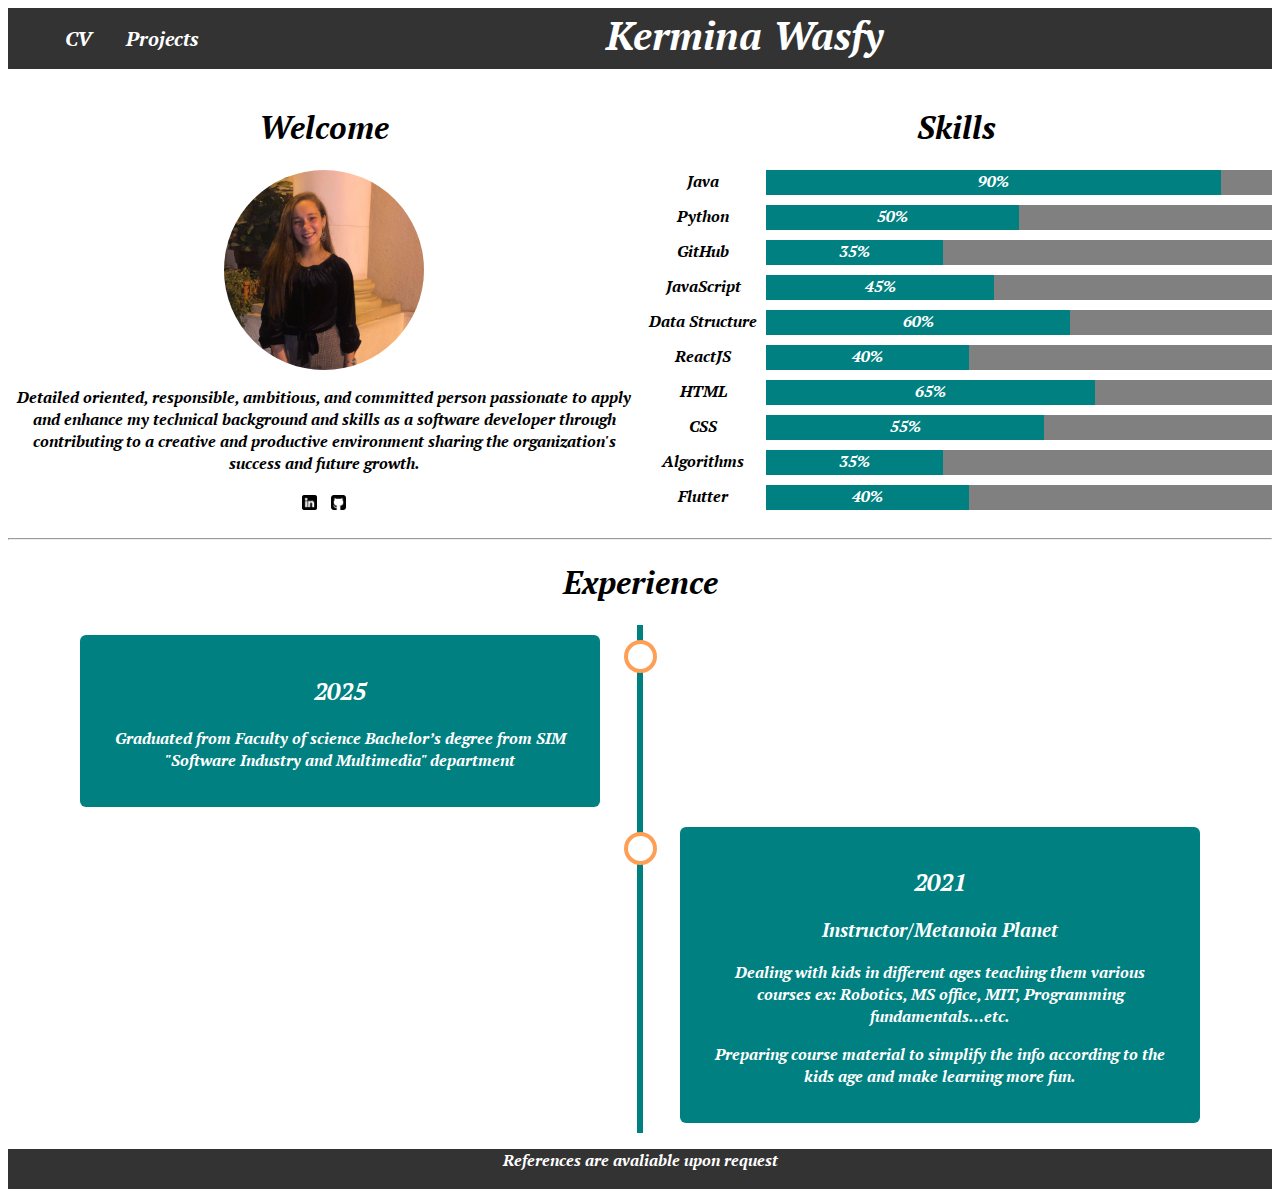
==== index.html @ a6d0bd33 "First Commit" ====
<html>
    <head>
        <title>
            Kermina Wasfy
        </title>
        <link rel="stylesheet" href="CSS/style.css">
        <link rel="stylesheet" href="CSS/timeline.css">
        <link href="https://fonts.googleapis.com/css2?family=PT+Serif:ital,wght@0,400;0,700;1,400;1,700&display=swap" rel="stylesheet">
    </head>
    <body>
      <div>
        <ul class="ul-menu">
            <li class="li-menu"><a class="a-menu" href="index.html">CV</a></li>
            <li class="li-menu"><a class="a-menu" href="projects.html">Projects</a></li>
            <p class="title-menu">Kermina Wasfy</p>
        </ul>
        </div>
        <div id="row1" class="row">
            <div class="column">
                <h1>Welcome</h1>
                <img class="profile" src="images/profile2.jpeg"/>
                <p>Detailed oriented, responsible, ambitious, and committed person passionate to apply and enhance 
                    my technical background and skills as a software developer through contributing to a creative and 
                    productive environment sharing the organization's success and future growth.
                </p>
                <div>
                    <a target="_blank" href="https://www.linkedin.com/in/kermina-wasfy "><img class="social" src="images/linkedin.png"/></a>
                    <a target="_blank" href="https://github.com/Kermina-Wasfy "><img class="social" src="images/github-sign.png"/></a>
                </div>
            </div>
            <div class="column">
                <h1>Skills</h1>
                <div id="skill1" class="row">
                    <div class="left">
                        Java
                    </div>
                    <div class="right">
                        <li>
                            <span class="main-bar">
                                <span class="Java">90%</span>
                            </span>
                        </li>
                    </div>
                </div>
                <div id="skill2" class="row">
                    <div class="left">
                        Python
                    </div>
                    <div class="right">
                        <li>
                            <span class="main-bar">
                                <span class="python">50%</span>
                            </span>
                        </li>
                    </div>
                </div>
                <div id="skill3" class="row">
                    <div class="left">
                        GitHub
                    </div>
                    <div class="right">
                        <li>
                            <span class="main-bar">
                                <span class="github">35%</span>
                            </span>
                        </li>
                    </div>
                </div>
                <div id="skill4" class="row">
                    <div class="left">
                        JavaScript
                    </div>
                    <div class="right">
                        <li>
                            <span class="main-bar">
                                <span class="JavaScript">45%</span>
                            </span>
                        </li>
                    </div>
                </div>
                <div id="skill5" class="row">
                    <div class="left">
                        Data Structure
                    </div>
                    <div class="right">
                        <li>
                            <span class="main-bar">
                                <span class="datastructure">60%</span>
                            </span>
                        </li>
                    </div>
                </div>
                <div id="skill6" class="row">
                    <div class="left">
                        ReactJS
                    </div>
                    <div class="right">
                        <li>
                            <span class="main-bar">
                                <span class="reactjs">40%</span>
                            </span>
                        </li>
                    </div>
                </div>
                <div id="skill7" class="row">
                    <div class="left">
                        HTML
                    </div>
                    <div class="right">
                        <li>
                            <span class="main-bar">
                                <span class="html">65%</span>
                            </span>
                        </li>
                    </div>
                </div>
                <div id="skill8" class="row">
                    <div class="left">
                        CSS
                    </div>
                    <div class="right">
                        <li>
                            <span class="main-bar">
                                <span class="css">55%</span>
                            </span>
                        </li>
                    </div>
                </div>
                <div id="skill9" class="row">
                    <div class="left">
                        Algorithms
                    </div>
                    <div class="right">
                        <li>
                            <span class="main-bar">
                                <span class="algorithm">35%</span>
                            </span>
                        </li>
                    </div>
                </div>
                <div id="skill10" class="row">
                    <div class="left">
                        Flutter
                    </div>
                    <div class="right">
                        <li>
                            <span class="main-bar">
                                <span class="flutter">40%</span>
                            </span>
                        </li>
                    </div>
                </div>
            </div>
        </div>
        <hr/>
        <h1 style="text-align: center;">Experience</h1>
        <div class="timeline">
            <div class="container left-timeline">
              <div class="content">
                <h2>2025</h2>
                <p>Graduated from Faculty of science Bachelor’s degree from SIM "Software Industry and Multimedia" department</p>
              </div>
            </div>
            <div class="container right-timeline">
              <div class="content">
                <h2>2021</h2>
                <h3>Instructor/Metanoia Planet</h3>
                <p>Dealing with kids in different ages teaching them various courses ex: Robotics, MS office, MIT,  
                    Programming fundamentals…etc.</p>
                <p>Preparing course material to simplify the info according to the kids age and make learning more fun.</p>
              </div>
            </div>
          </div>
          <div class="footer">
            <p>References are avaliable upon request</p>
          </div>
    </body>
</html>
---- CSS/style.css ----
*{
    list-style-type: none;
}
body{
    font-family: "PT Serif", serif;
    font-weight: 700;
    font-style: italic;
}
.ul-menu{
    background-color:#333; 
    color: #ffffff; 
    overflow: hidden;
    text-align: center;
}
.li-menu{
    float:left;
}
.a-menu{
    text-decoration: none;
    color: #ffffff;
    font-size: 20px;
    display: block;
    padding: 17px;
}
.li-menu a:hover{
    background-color: #000;
}
.title-menu{
    font-size: 40px;
    display: inline;
}
.column{
    text-align: center;
    width: 50%;
    float: left;
}
.profile{
    width: 200px;
    height: 200px;
    border-radius: 200px;
}
.social{
    width: 25px;
    padding: 5px;
}
.left{
    width:20%;
    float:left
}
.right{
    width:80%;
    float:left
}
.row:after{
    display: table;
    clear: both;
    content: "";
    padding: 5px;
}
.main-bar{
    background-color: grey;
    display: block;
    height: 25px;
}
.main-bar span{
    background-color: teal;
    display: block;
    height: 25px;
    color: white;
}
.Java{
    width: 90%;
    animation: java 2s;;
}
.python{
    width: 50%;
    animation: python 2s;
}
.github{
    width: 35%;
    animation: github 2s;;
}
.JavaScript{
    width: 45%;
    animation: javascript 2s;
}
.datastructure{
    width: 60%;
    animation: datastructure 2s;;
}
.reactjs{
    width: 40%;
    animation: reactjs 2s;
}
.html{
    width: 65%;
    animation: html 2s;;
}
.css{
    width: 55%;
    animation: css 2s;;
}
.algorithm{
    width: 35%;
    animation: css 2s;;
}
.flutter{
    width: 40%;
    animation: css 2s;;
}
@keyframes java {
    0%{
        width:0;
        background-color: aqua;
    }
    100%{
        width:90;
        background-color: darkturquoise;
    }   
}
@keyframes javascript {
    0%{
        width:0%;
        background-color: aqua;
    }
    100%{
        width:45%;
        background-color: darkturquoise;
    }   
}
@keyframes python {
    0%{
        width:0%;
        background-color: aqua;
    }
    100%{
        width:50%;
        background-color: darkturquoise;
    }   
}
@keyframes github {
    0%{
        width:0%;
        background-color: aqua;
    }
    100%{
        width:35%;
        background-color: darkturquoise;
    }   
}
@keyframes datastructure {
    0%{
        width:0%;
        background-color: aqua;
    }
    100%{
        width:60%;
        background-color: darkturquoise;
    }   
}
@keyframes reactjs {
    0%{
        width:0%;
        background-color: aqua;
    }
    100%{
        width:40%;
        background-color: darkturquoise;
    }   
}
@keyframes html {
    0%{
        width:0%;
        background-color: aqua;
    }
    100%{
        width:65%;
        background-color: darkturquoise;
    }   
}
@keyframes css{
    0%{
        width:0%;
        background-color: aqua;
    }
    100%{
        width:55%;
        background-color: darkturquoise;
    }   
}
@keyframes algorithm{
    0%{
        width:0%;
        background-color: aqua;
    }
    100%{
        width:35%;
        background-color: darkturquoise;
    }   
}
@keyframes flutter{
    0%{
        width:0%;
        background-color: aqua;
    }
    100%{
        width:40%;
        background-color: darkturquoise;
    }   
}
.footer{
    width: 100%;
    height: 40px;
    background-color: #333;
    color: white;
    text-align: center;
}
@media screen and (max-width:800px){
    .column{
        width: 100%;
    }
}
---- CSS/timeline.css ----
* {
    box-sizing: border-box;
  }
  
  /* The actual timeline (the vertical ruler) */
  .timeline {
    position: relative;
    max-width: 1200px;
    margin: 0 auto;
  }
  
  /* The actual timeline (the vertical ruler) */
  .timeline::after {
    content: '';
    position: absolute;
    width: 6px;
    background-color: teal;
    top: 0;
    bottom: 0;
    left: 50%;
    margin-left: -3px;
  }
  
  /* Container around content */
  .container {
    padding: 10px 40px;
    position: relative;
    background-color: inherit;
    width: 50%;
  }
  
  /* The circles on the timeline */
  .container::after {
    content: '';
    position: absolute;
    width: 25px;
    height: 25px;
    right: -17px;
    background-color: white;
    border: 4px solid #FF9F55;
    top: 15px;
    border-radius: 50%;
    z-index: 1;
  }
  
  /* Place the container to the left */
  .left-timeline{
    left: 0;
  }
  
  /* Place the container to the right */
  .right-timeline{
    left: 50%;
  }
  
  /* Add arrows to the left container (pointing right) */
  .left-timeline::before {
    content: " ";
    height: 0;
    position: absolute;
    top: 22px;
    width: 0;
    z-index: 1;
    right: 30px;
    border: medium solid white;
    border-width: 10px 0 10px 10px;
    border-color: transparent transparent transparent white;
  }
  
  /* Add arrows to the right container (pointing left) */
  .right-timeline::before {
    content: " ";
    height: 0;
    position: absolute;
    top: 22px;
    width: 0;
    z-index: 1;
    left: 30px;
    border: medium solid white;
    border-width: 10px 10px 10px 0;
    border-color: transparent white transparent transparent;
  }
  
  /* Fix the circle for containers on the right side */
  .right-timeline::after {
    left: -16px;
  }
  
  /* The actual content */
  .content {
    padding: 20px 30px;
    color: white;
    text-align: center;
    background-color: teal;
    position: relative;
    border-radius: 6px;
  }
  
  /* Media queries - Responsive timeline on screens less than 600px wide */
  @media screen and (max-width: 800px) {
  /* Place the timelime to the left */
    .timeline::after {
      left: 31px;
    }
  
  /* Full-width containers */
    .container {
      width: 100%;
      padding-left: 70px;
      padding-right: 25px;
    }
  
  /* Make sure that all arrows are pointing leftwards */
    .container::before {
      left: 60px;
      border: medium solid white;
      border-width: 10px 10px 10px 0;
      border-color: transparent white transparent transparent;
    }
  
  /* Make sure all circles are at the same spot */
    .left-timeline::after, .right-timeline::after {
      left: 15px;
    }
  
  /* Make all right containers behave like the left ones */
    .right-timeline{
      left: 0%;
    }
  }
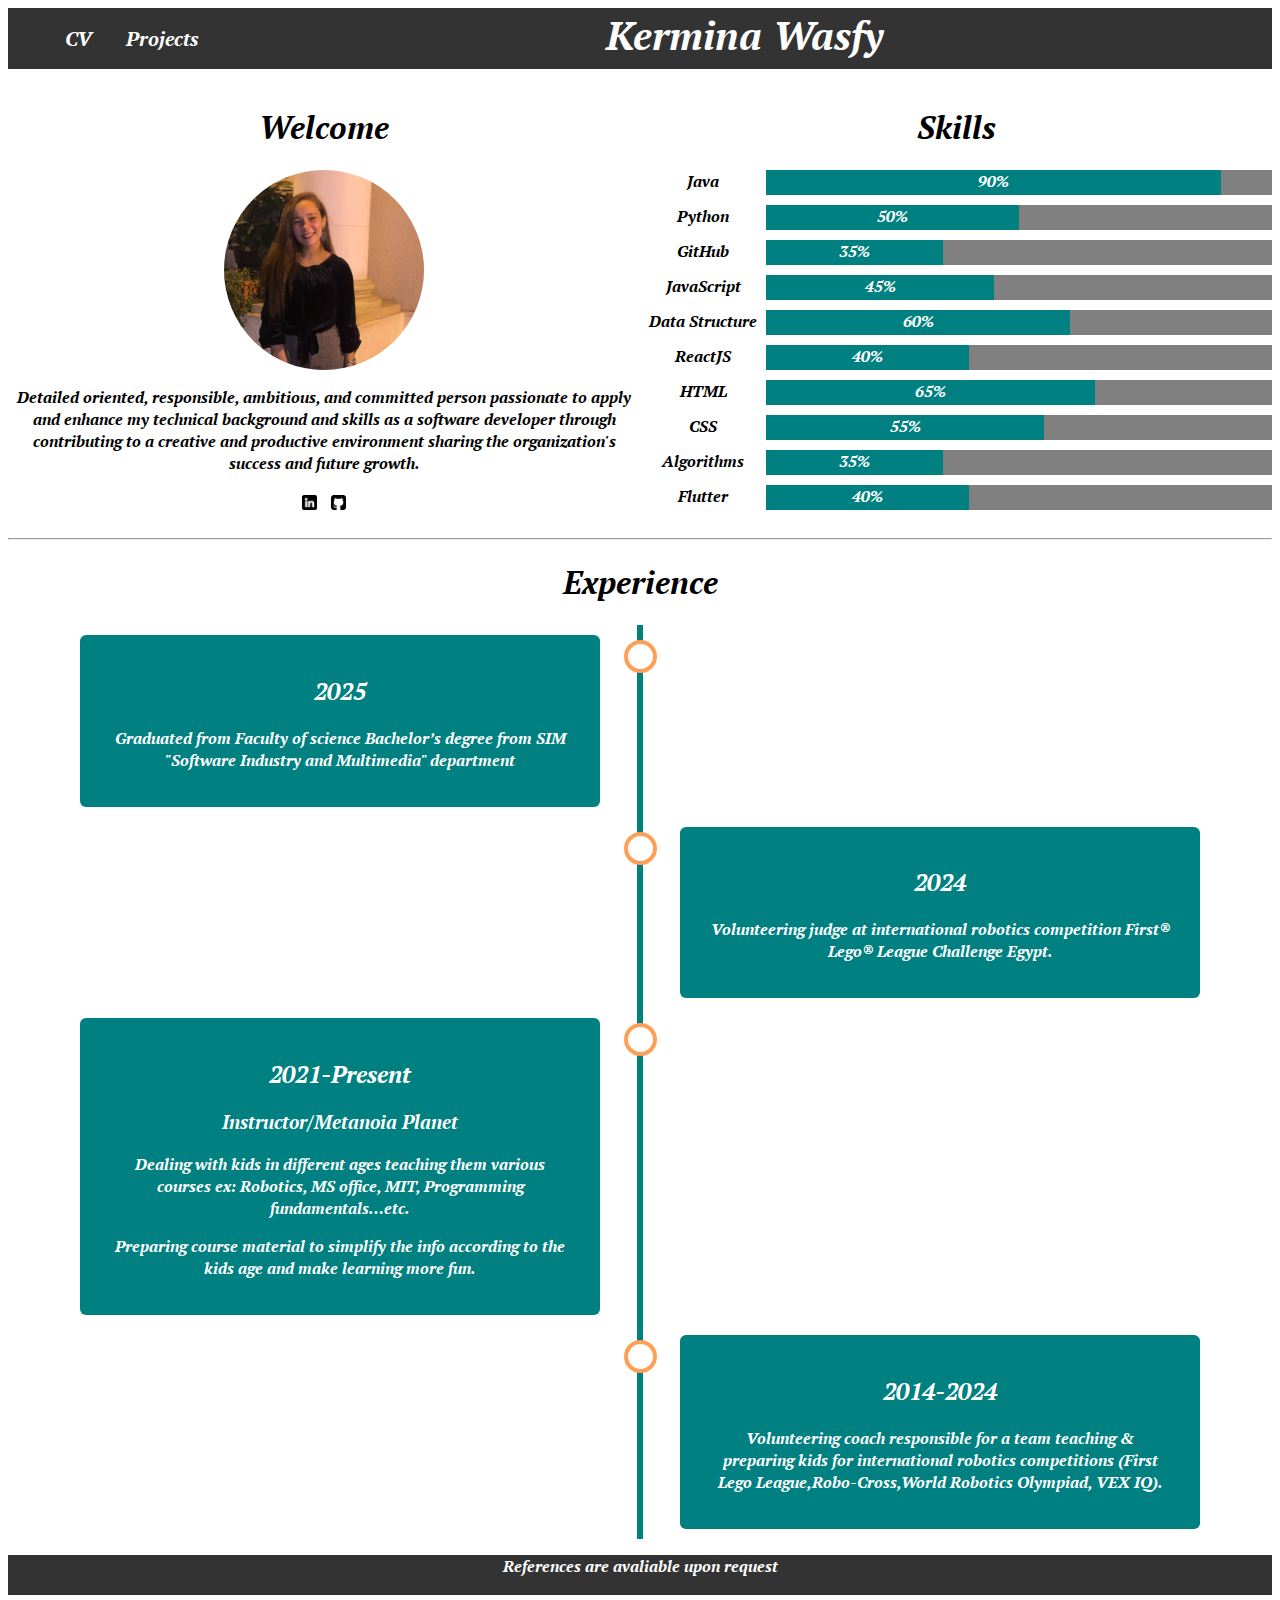
==== commit 3af20e78: "Updating my experience" ====
--- a/index.html
+++ b/index.html
@@ -162,14 +162,26 @@
               </div>
             </div>
             <div class="container right-timeline">
+                <div class="content">
+                  <h2>2024</h2>
+                  <p>Volunteering judge at international robotics competition First® Lego® League Challenge Egypt.</p>
+                </div>
+              </div>
+            <div class="container left-timeline">
               <div class="content">
-                <h2>2021</h2>
+                <h2>2021-Present</h2>
                 <h3>Instructor/Metanoia Planet</h3>
                 <p>Dealing with kids in different ages teaching them various courses ex: Robotics, MS office, MIT,  
                     Programming fundamentals…etc.</p>
                 <p>Preparing course material to simplify the info according to the kids age and make learning more fun.</p>
               </div>
             </div>
+            <div class="container right-timeline">
+                <div class="content">
+                  <h2>2014-2024</h2>
+                  <p>Volunteering coach responsible for a team teaching & preparing kids for international robotics competitions (First Lego League,Robo-Cross,World Robotics Olympiad, VEX IQ).</p>
+                </div>
+              </div>
           </div>
           <div class="footer">
             <p>References are avaliable upon request</p>
